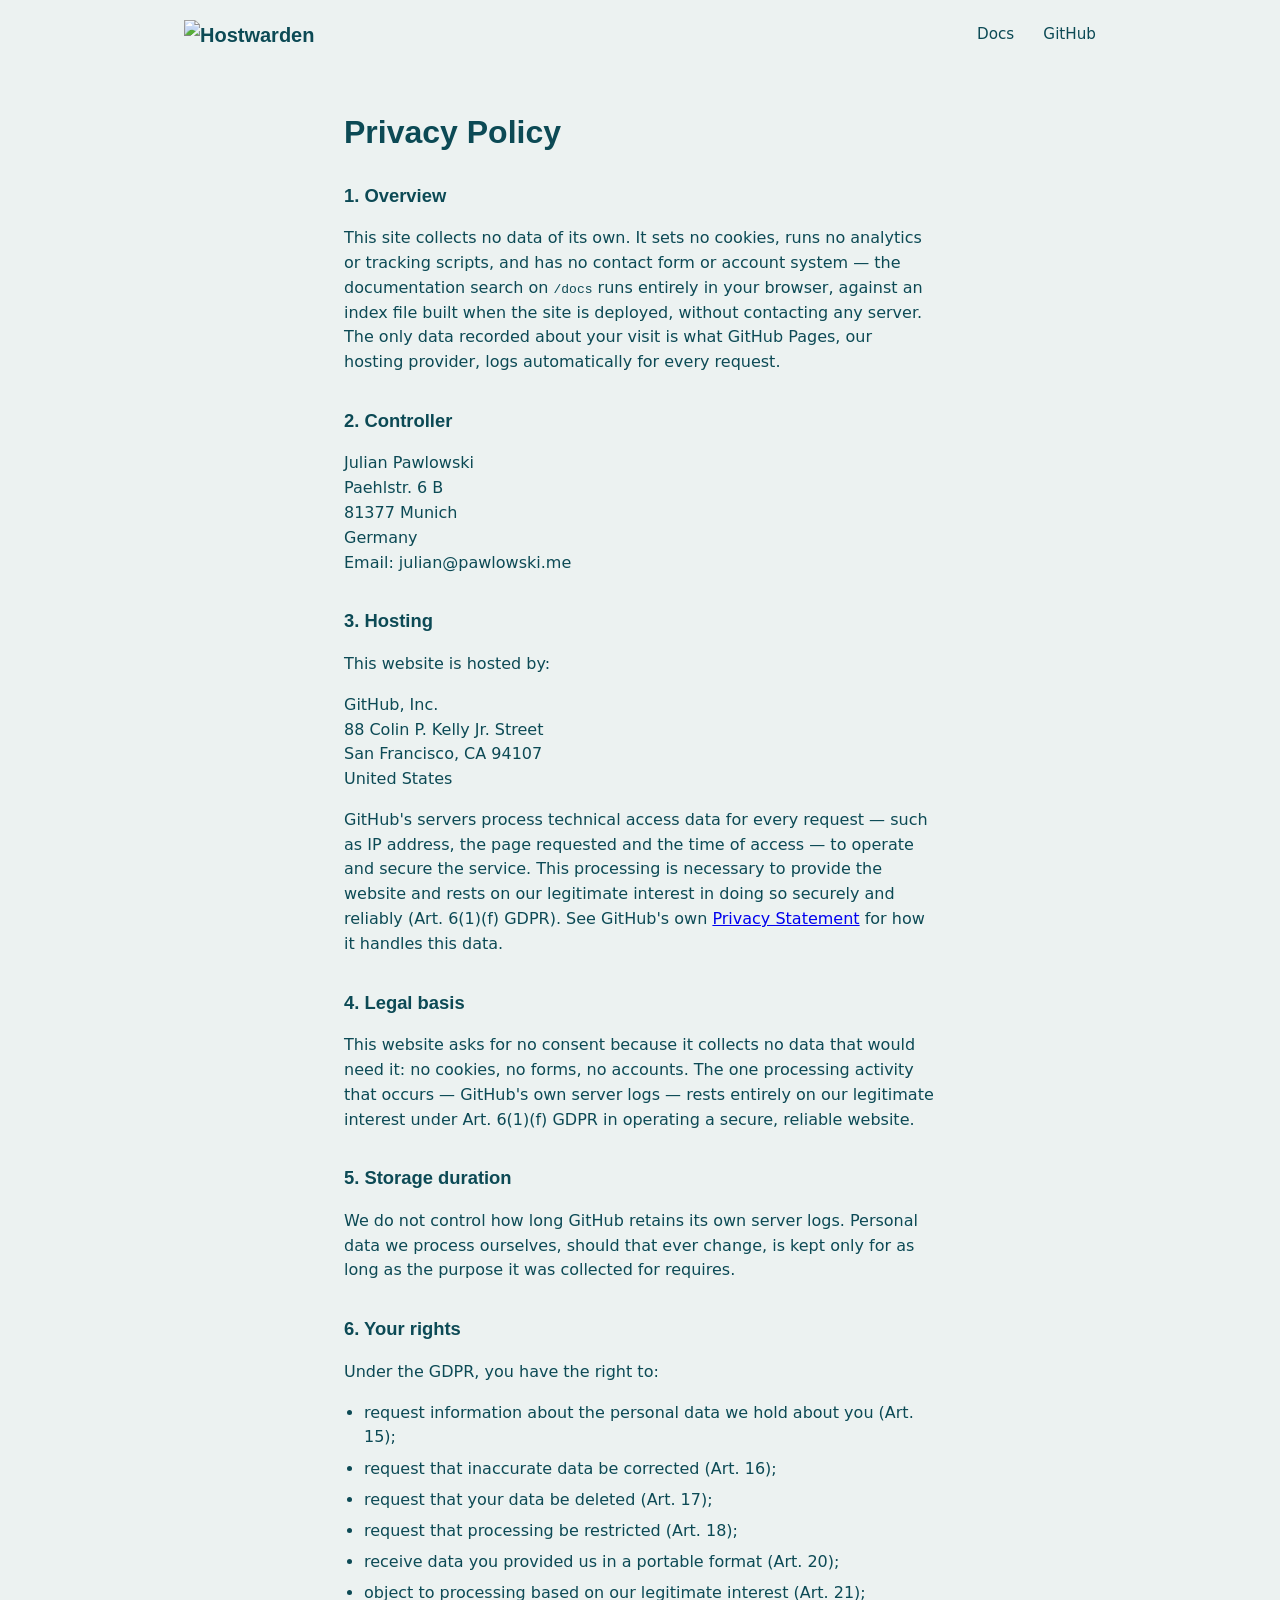
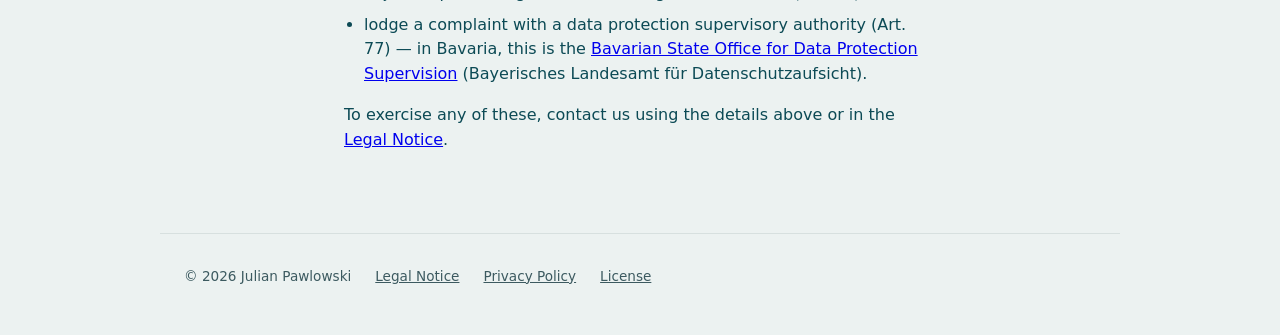
==== privacy-policy.html @ ae1f31ac "feat: replace the placeholder legal pages with real text Adapted from Julian's own https://julian.pa" ====
<!doctype html>
<html lang="en">
<head>
<meta charset="utf-8">
<meta name="viewport" content="width=device-width, initial-scale=1">
<title>Privacy Policy — Hostwarden</title>
<link rel="icon" href="img/favicon-32.png" sizes="32x32">
<link rel="stylesheet" href="style.css">
</head>
<body>
<header>
  <a class="brand" href="/">
    <picture>
      <source srcset="img/hostwarden-lockup-invers.svg" media="(prefers-color-scheme: dark)">
      <img src="img/hostwarden-lockup.svg" alt="Hostwarden">
    </picture>
  </a>
  <nav>
    <a href="/docs/">Docs</a>
    <a href="https://github.com/hostwarden/hostwarden">GitHub</a>
  </nav>
</header>

<main class="legal">
  <h1>Privacy Policy</h1>

  <h2>1. Overview</h2>
  <p>
    This site collects no data of its own. It sets no cookies, runs
    no analytics or tracking scripts, and has no contact form or
    account system — the documentation search on <code>/docs</code>
    runs entirely in your browser, against an index file built when
    the site is deployed, without contacting any server. The only
    data recorded about your visit is what GitHub Pages, our
    hosting provider, logs automatically for every request.
  </p>

  <h2>2. Controller</h2>
  <p>
    Julian Pawlowski<br>
    Paehlstr. 6 B<br>
    81377 Munich<br>
    Germany<br>
    Email: julian@pawlowski.me
  </p>

  <h2>3. Hosting</h2>
  <p>
    This website is hosted by:
  </p>
  <p>
    GitHub, Inc.<br>
    88 Colin P. Kelly Jr. Street<br>
    San Francisco, CA 94107<br>
    United States
  </p>
  <p>
    GitHub's servers process technical access data for every
    request — such as IP address, the page requested and the time
    of access — to operate and secure the service. This processing
    is necessary to provide the website and rests on our legitimate
    interest in doing so securely and reliably (Art. 6(1)(f) GDPR).
    See GitHub's own
    <a href="https://docs.github.com/privacy">Privacy Statement</a>
    for how it handles this data.
  </p>

  <h2>4. Legal basis</h2>
  <p>
    This website asks for no consent because it collects no data
    that would need it: no cookies, no forms, no accounts. The one
    processing activity that occurs — GitHub's own server logs —
    rests entirely on our legitimate interest under Art. 6(1)(f)
    GDPR in operating a secure, reliable website.
  </p>

  <h2>5. Storage duration</h2>
  <p>
    We do not control how long GitHub retains its own server logs.
    Personal data we process ourselves, should that ever change, is
    kept only for as long as the purpose it was collected for
    requires.
  </p>

  <h2>6. Your rights</h2>
  <p>Under the GDPR, you have the right to:</p>
  <ul>
    <li>request information about the personal data we hold about you (Art. 15);</li>
    <li>request that inaccurate data be corrected (Art. 16);</li>
    <li>request that your data be deleted (Art. 17);</li>
    <li>request that processing be restricted (Art. 18);</li>
    <li>receive data you provided us in a portable format (Art. 20);</li>
    <li>object to processing based on our legitimate interest (Art. 21);</li>
    <li>
      lodge a complaint with a data protection supervisory
      authority (Art. 77) — in Bavaria, this is the
      <a href="https://www.lda.bayern.de/">Bavarian State Office for Data Protection Supervision</a>
      (Bayerisches Landesamt für Datenschutzaufsicht).
    </li>
  </ul>
  <p>
    To exercise any of these, contact us using the details above or
    in the <a href="/legal-notice.html">Legal Notice</a>.
  </p>
</main>

<footer>
  <span>&copy; <span id="year"></span> Julian Pawlowski</span>
  <a href="/legal-notice.html">Legal Notice</a>
  <a href="/privacy-policy.html">Privacy Policy</a>
  <a href="https://github.com/hostwarden/hostwarden/blob/main/LICENSE">License</a>
</footer>
<script>
  document.getElementById('year').textContent = new Date().getFullYear();
</script>
</body>
</html>
---- style.css ----
@font-face {
    font-family: 'Barlow Semi Condensed';
    src: url('fonts/BarlowSemiCondensed-Medium.ttf') format('truetype');
    font-weight: 500;
    font-display: swap;
  }
  @font-face {
    font-family: 'Barlow Semi Condensed';
    src: url('fonts/BarlowSemiCondensed-Bold.ttf') format('truetype');
    font-weight: 700;
    font-display: swap;
  }

  :root {
    --petrol: #0c4a55;
    --deep: #072e36;
    --frost: #ecf2f1;
    --stone: #a9bdbf;
    --signal: #f9a800;
    --bg: var(--frost);
    --fg: var(--petrol);
    --muted: #3c5a60;
    --card-bg: #ffffff;
    --border: #d7e0df;
  }
  @media (prefers-color-scheme: dark) {
    :root {
      --bg: var(--deep);
      --fg: var(--frost);
      --muted: var(--stone);
      --card-bg: #0a3d47;
      --border: #12525e;
    }
  }

  * { box-sizing: border-box; }
  html, body { margin: 0; padding: 0; }
  body {
    background: var(--bg);
    color: var(--fg);
    font-family: system-ui, -apple-system, 'Segoe UI', sans-serif;
    line-height: 1.55;
  }
  h1, h2, .brand {
    font-family: 'Barlow Semi Condensed', sans-serif;
    font-weight: 700;
  }

  header {
    display: flex;
    align-items: center;
    justify-content: space-between;
    gap: 1rem;
    padding: 1.25rem 1.5rem;
    max-width: 960px;
    margin: 0 auto;
  }
  .brand {
    display: flex;
    align-items: center;
    gap: 0.6rem;
    font-size: 1.25rem;
    text-decoration: none;
    color: var(--fg);
  }
  .brand img { height: 28px; width: auto; display: block; }
  nav a {
    color: var(--fg);
    text-decoration: none;
    margin-left: 1.5rem;
    font-size: 0.95rem;
  }
  nav a:hover { text-decoration: underline; }

  main {
    max-width: 720px;
    margin: 0 auto;
    padding: 3rem 1.5rem 4rem;
  }
  .hero-mark { height: 96px; width: auto; margin-bottom: 1.5rem; }
  h1 {
    font-size: clamp(2.25rem, 5vw, 3.25rem);
    line-height: 1.05;
    margin: 0 0 0.75rem;
  }
  .tagline {
    font-size: 1.15rem;
    color: var(--muted);
    margin: 0 0 2rem;
    max-width: 42ch;
  }
  .cta {
    display: flex;
    flex-wrap: wrap;
    gap: 0.75rem;
    margin-bottom: 3rem;
  }
  .button {
    display: inline-block;
    padding: 0.7rem 1.4rem;
    border-radius: 0.4rem;
    font-weight: 600;
    text-decoration: none;
    font-size: 0.95rem;
  }
  .button--primary {
    background: var(--petrol);
    color: var(--frost);
  }
  @media (prefers-color-scheme: dark) {
    .button--primary { background: var(--frost); color: var(--deep); }
  }
  .button--secondary {
    border: 1px solid var(--border);
    color: var(--fg);
  }

  .cards {
    display: grid;
    grid-template-columns: repeat(auto-fit, minmax(200px, 1fr));
    gap: 1rem;
    margin-bottom: 1rem;
  }
  .card {
    background: var(--card-bg);
    border: 1px solid var(--border);
    border-radius: 0.6rem;
    padding: 1.1rem 1.25rem;
  }
  .card h2 {
    font-size: 1.05rem;
    margin: 0 0 0.4rem;
  }
  .card p {
    margin: 0;
    font-size: 0.92rem;
    color: var(--muted);
  }

  footer {
    max-width: 960px;
    margin: 0 auto;
    padding: 2rem 1.5rem 3rem;
    border-top: 1px solid var(--border);
    font-size: 0.85rem;
    color: var(--muted);
    display: flex;
    flex-wrap: wrap;
    gap: 0.5rem 1.5rem;
    align-items: center;
  }
  footer a { color: var(--muted); }

  .legal {
    max-width: 640px;
  }
  .legal h1 { font-size: 2rem; margin-bottom: 1.5rem; }
  .legal h2 { font-size: 1.15rem; margin: 2rem 0 0.5rem; }
  .legal ul { padding-left: 1.25rem; }
  .legal li { margin-bottom: 0.4rem; }
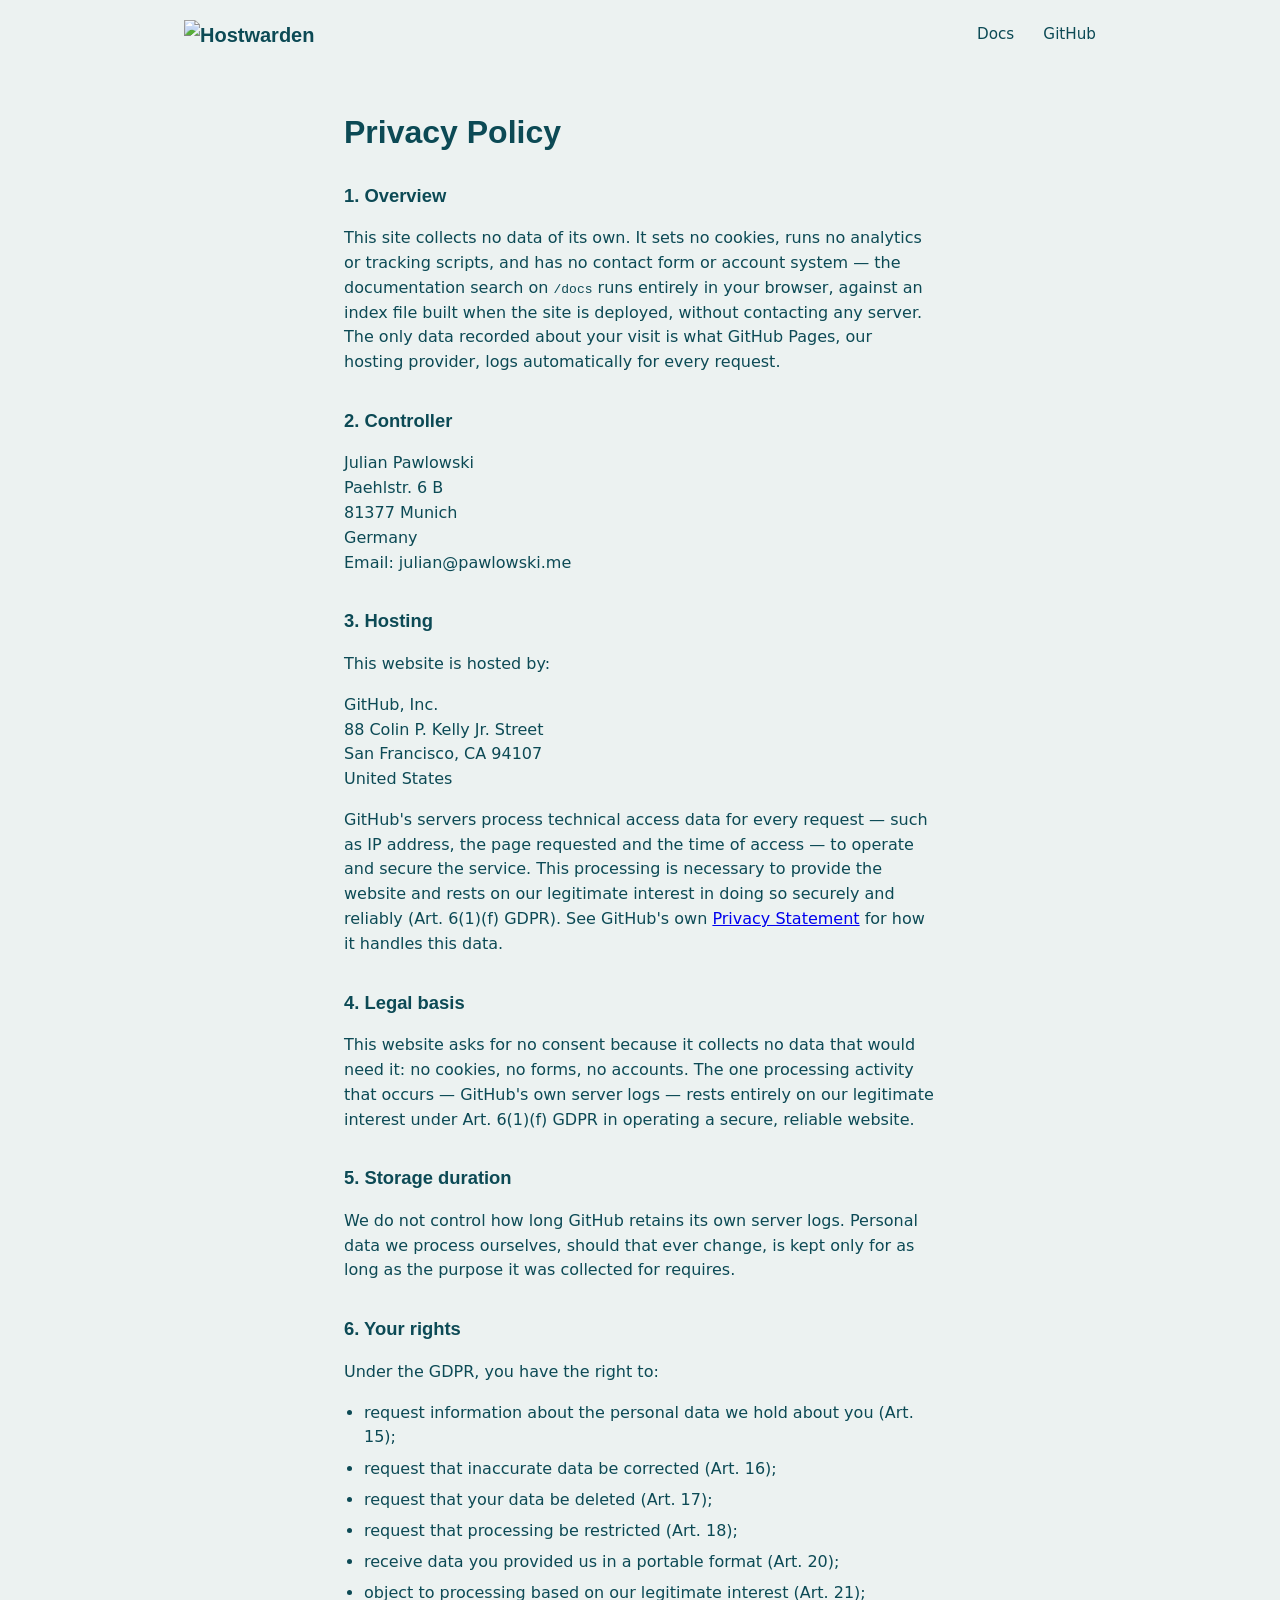
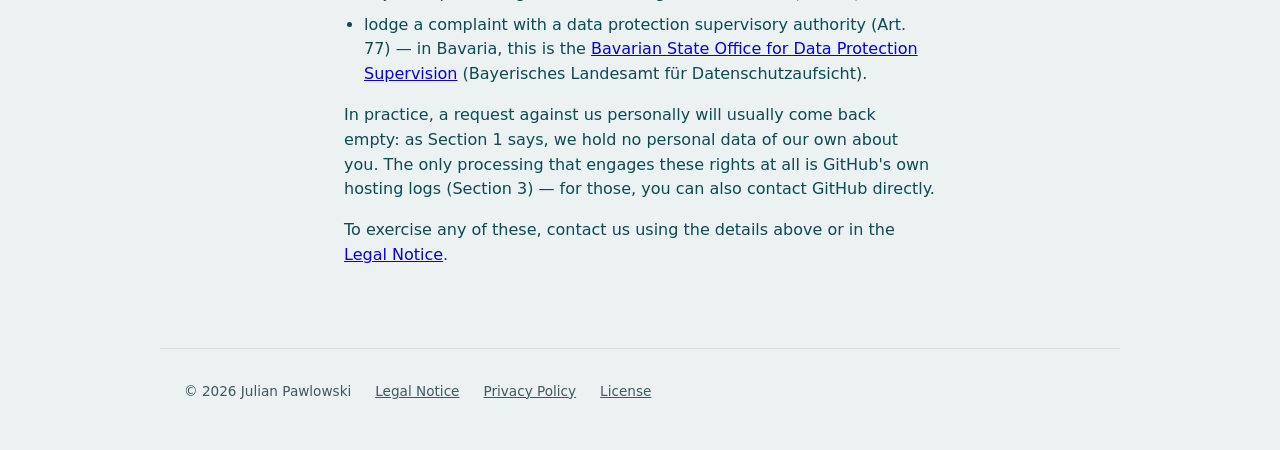
==== commit 20ceb654: "docs: clarify that a rights request against us returns nothing We hold no personal data of our own a" ====
--- a/privacy-policy.html
+++ b/privacy-policy.html
@@ -99,6 +99,13 @@
     </li>
   </ul>
   <p>
+    In practice, a request against us personally will usually come
+    back empty: as Section 1 says, we hold no personal data of our
+    own about you. The only processing that engages these rights at
+    all is GitHub's own hosting logs (Section 3) — for those, you
+    can also contact GitHub directly.
+  </p>
+  <p>
     To exercise any of these, contact us using the details above or
     in the <a href="/legal-notice.html">Legal Notice</a>.
   </p>
